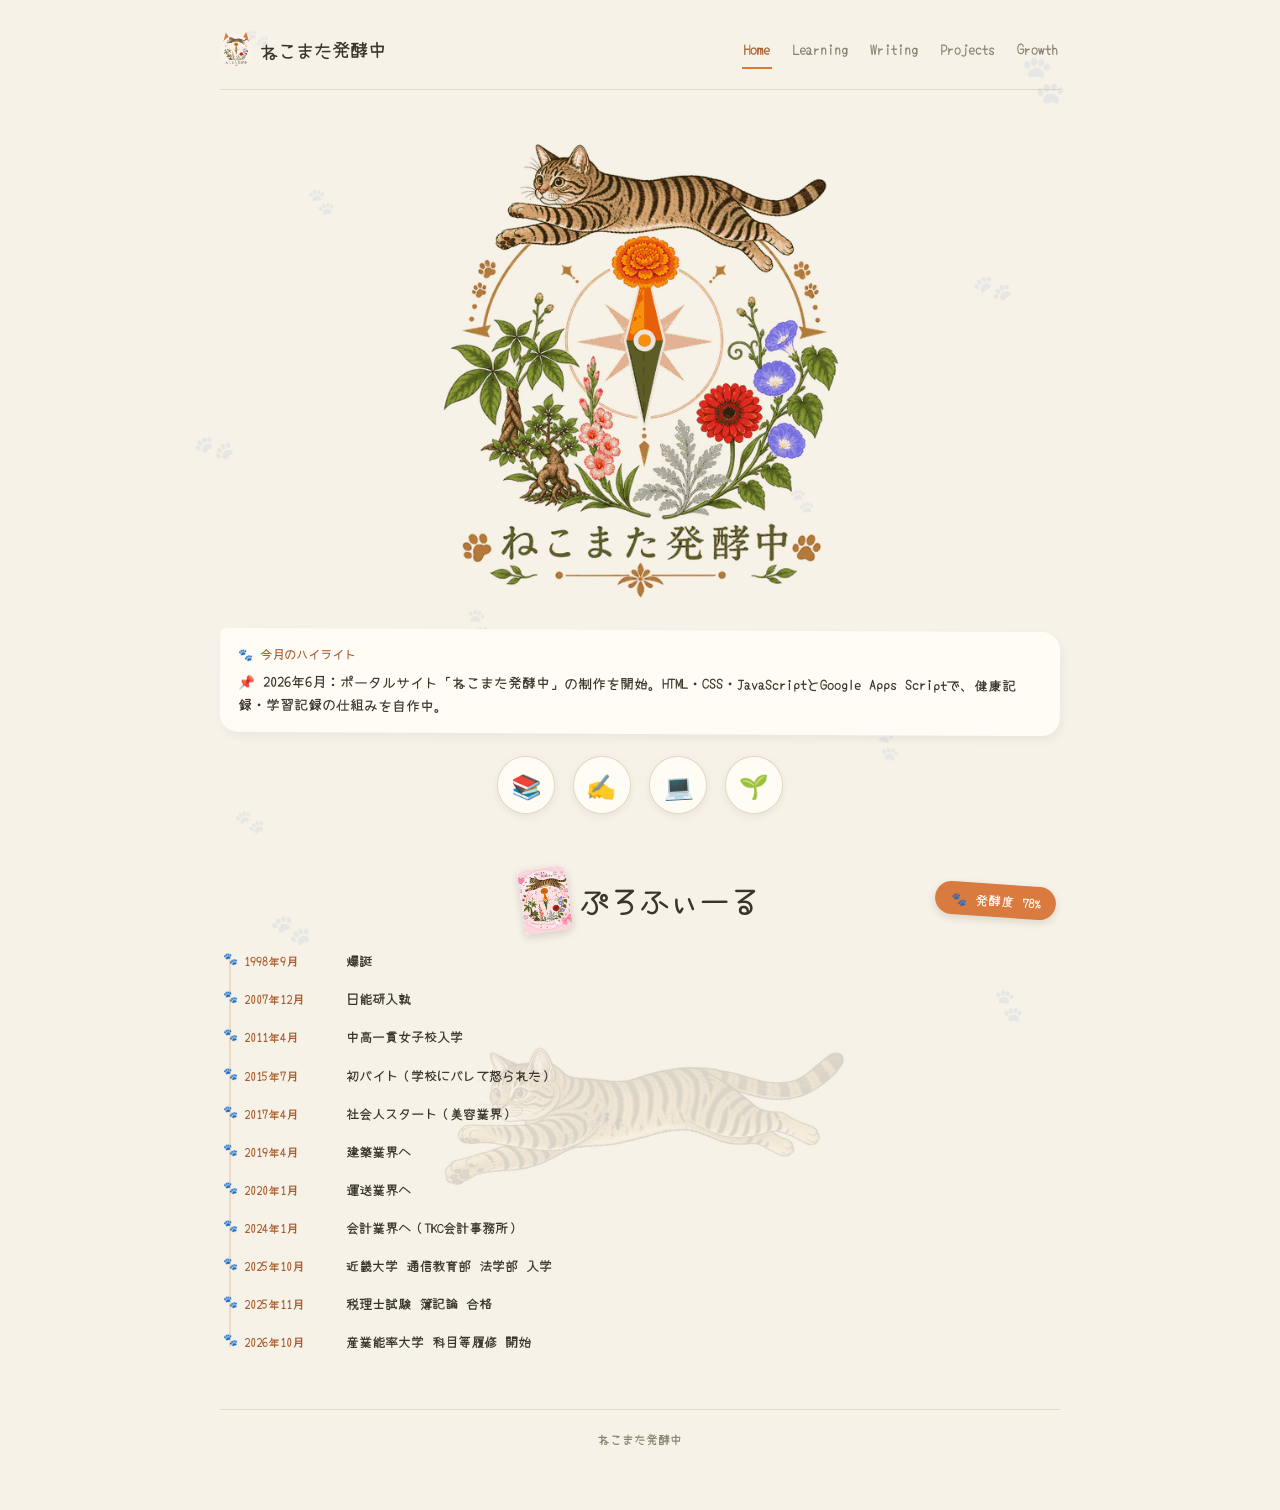
==== index.html @ 8db42fff "Add files via upload" ====
<!DOCTYPE html>
<html lang="ja">
<head>
<meta charset="UTF-8">
<meta name="viewport" content="width=device-width, initial-scale=1.0">
<title>ねこまた発酵中</title>
<link rel="stylesheet" href="style.css">
<style>
  body { --page-accent: var(--accent-top); --page-accent-soft: var(--accent-top-soft); --page-accent-dark: var(--accent-top-dark); }

  .site-header .logo { transform: rotate(-1deg); }

  /* 背景の肉球パターン */
  .page { position: relative; }
  .paw-bg {
    position: absolute;
    font-size: 34px;
    opacity: 0.07;
    pointer-events: none;
    z-index: 0;
    user-select: none;
  }

  /* ロゴだけを大きく見せるセクション（枠なし） */
  .hero-logo-section {
    display: flex;
    justify-content: center;
    padding: 20px 0 10px;
    margin-bottom: 10px;
    position: relative;
    z-index: 1;
  }
  .hero-logo-section img {
    width: 100%;
    max-width: 420px;
    height: auto;
  }

  .highlight-box {
    background: var(--base-bg-card);
    border-radius: 6px 18px 18px 18px;
    padding: 16px 18px;
    margin-bottom: 22px;
    font-size: 13.5px;
    box-shadow: 2px 4px 10px rgba(0,0,0,0.05);
    position: relative;
    z-index: 1;
    transform: rotate(0.3deg);
  }
  .highlight-box .hb-label {
    font-family: 'Yomogi', 'Zen Maru Gothic', sans-serif;
    font-size: 12px;
    font-weight: 700;
    color: var(--accent-top-dark);
    margin-bottom: 6px;
  }

  /* アイコンだけのナビ */
  .icon-nav {
    display: flex;
    justify-content: center;
    gap: 18px;
    margin-bottom: 30px;
    position: relative;
    z-index: 1;
    flex-wrap: wrap;
  }
  .icon-nav a {
    width: 58px; height: 58px;
    border-radius: 50%;
    background: var(--base-bg-card);
    border: 1px solid var(--base-border);
    display: flex;
    align-items: center;
    justify-content: center;
    font-size: 24px;
    text-decoration: none;
    box-shadow: 0 3px 8px rgba(0,0,0,0.06);
    transition: transform .15s;
  }
  .icon-nav a:hover { transform: translateY(-3px); }
  .icon-nav a:nth-child(odd) { transform: rotate(-3deg); }
  .icon-nav a:nth-child(even) { transform: rotate(3deg); }
  .icon-nav a:hover { transform: translateY(-3px) rotate(0deg); }

  /* プロフィールセクション */
  .profile-section {
    position: relative;
    z-index: 1;
    padding: 24px 4px 8px;
    margin-bottom: 10px;
  }
  .profile-section .fly-cat-bg {
    position: absolute;
    top: 50%;
    left: 50%;
    width: 420px;
    opacity: 0.14;
    transform: translate(-50%, -50%) rotate(-6deg);
    pointer-events: none;
    z-index: 0;
  }
  .profile-section .ps-head {
    display: flex;
    align-items: center;
    justify-content: center;
    gap: 10px;
    margin-bottom: 18px;
    position: relative;
  }
  .profile-section .ps-head .ps-icon {
    width: 48px;
    height: 64px;
    border-radius: 2px 8px 8px 2px;
    object-fit: cover;
    flex-shrink: 0;
    box-shadow: 0 3px 8px rgba(0,0,0,0.15);
    transform: rotate(-8deg);
  }
  .profile-section h2 {
    margin: 0;
    font-size: 30px;
    font-weight: 800;
    color: var(--ink);
  }
  .fermentation-badge {
    background: var(--accent-top);
    color: #fffdf8;
    font-family: 'Yomogi', 'Zen Maru Gothic', sans-serif;
    font-size: 12.5px;
    font-weight: 700;
    padding: 6px 16px;
    border-radius: 999px;
    transform: rotate(4deg);
    box-shadow: 0 3px 8px rgba(0,0,0,0.12);
    position: absolute;
    right: 0;
  }

  .life-timeline {
    position: relative;
    padding-left: 20px;
  }
  .life-timeline::before {
    content: '';
    position: absolute;
    left: 5px; top: 6px; bottom: 6px;
    width: 2px;
    background: var(--accent-top-soft);
  }
  .life-timeline-item {
    position: relative;
    padding-bottom: 16px;
    display: flex;
    gap: 12px;
    align-items: baseline;
    flex-wrap: wrap;
  }
  .life-timeline-item:last-child { padding-bottom: 0; }
  .life-timeline-item::before {
    content: '🐾';
    position: absolute;
    left: -21px; top: -2px;
    font-size: 12px;
  }
  .life-timeline-item .lt-date {
    font-size: 11.5px;
    font-weight: 800;
    color: var(--accent-top-dark);
    min-width: 90px;
  }
  .life-timeline-item .lt-desc {
    font-size: 13px;
    color: var(--ink);
  }
</style>
</head>
<body>
<div class="page">

  <span class="paw-bg" style="top: 20px; left: 5%; transform: rotate(-15deg); font-size: 20px;">🐾</span>
  <span class="paw-bg" style="top: 40px; right: 10px; transform: rotate(18deg); font-size: 42px;">🐾</span>
  <span class="paw-bg" style="top: 180px; left: 12%; transform: rotate(10deg); font-size: 24px;">🐾</span>
  <span class="paw-bg" style="top: 260px; right: 8%; transform: rotate(-20deg); font-size: 30px;">🐾</span>
  <span class="paw-bg" style="top: 420px; left: -6px; transform: rotate(-25deg); font-size: 30px;">🐾</span>
  <span class="paw-bg" style="top: 480px; right: 30%; transform: rotate(12deg); font-size: 22px;">🐾</span>
  <span class="paw-bg" style="top: 600px; left: 30%; transform: rotate(25deg); font-size: 26px;">🐾</span>
  <span class="paw-bg" style="top: 720px; right: 20%; transform: rotate(30deg); font-size: 26px;">🐾</span>
  <span class="paw-bg" style="top: 800px; left: 4%; transform: rotate(-8deg); font-size: 24px;">🐾</span>
  <span class="paw-bg" style="top: 900px; left: 8%; transform: rotate(-10deg); font-size: 32px;">🐾</span>
  <span class="paw-bg" style="top: 980px; right: 6%; transform: rotate(20deg); font-size: 28px;">🐾</span>
  <span class="paw-bg" style="top: 1100px; left: 45%; transform: rotate(-18deg); font-size: 22px;">🐾</span>

  <header class="site-header">
    <a href="index.html" class="logo"><span class="cat-ear-frame"><img src="images/logo-icon.png" alt=""></span><span class="playful-heading">ねこまた発酵中</span></a>
    <nav>
      <a href="index.html" class="active">Home</a>
      <a href="learning.html">Learning</a>
      <a href="writing.html">Writing</a>
      <a href="projects.html">Projects</a>
      <a href="growth.html">Growth</a>
    </nav>
  </header>

  <div class="hero-logo-section">
    <img src="images/logo-hero-transparent.png" alt="ねこまた発酵中 ロゴ">
  </div>

  <div class="highlight-box">
    <div class="hb-label">🐾 今月のハイライト</div>
    📌 2026年6月：ポータルサイト「ねこまた発酵中」の制作を開始。HTML・CSS・JavaScriptとGoogle Apps Scriptで、健康記録・学習記録の仕組みを自作中。
  </div>

  <div class="icon-nav">
    <a href="learning.html" title="Learning">📚</a>
    <a href="writing.html" title="Writing">✍️</a>
    <a href="projects.html" title="Projects">💻</a>
    <a href="growth.html" title="Growth">🌱</a>
  </div>

  <div class="profile-section">
    <img src="images/cat-fly.png" alt="" class="fly-cat-bg">
    <div class="ps-head">
      <img src="images/profile-deco-icon-book.png" alt="" class="ps-icon">
      <h2>ぷろふぃーる</h2>
      <div class="fermentation-badge">🐾 発酵度 78%</div>
    </div>
    <div class="life-timeline">
      <div class="life-timeline-item">
        <span class="lt-date">1998年9月</span>
        <span class="lt-desc">爆誕</span>
      </div>
      <div class="life-timeline-item">
        <span class="lt-date">2007年12月</span>
        <span class="lt-desc">日能研入塾</span>
      </div>
      <div class="life-timeline-item">
        <span class="lt-date">2011年4月</span>
        <span class="lt-desc">中高一貫女子校入学</span>
      </div>
      <div class="life-timeline-item">
        <span class="lt-date">2015年7月</span>
        <span class="lt-desc">初バイト（学校にバレて怒られた）</span>
      </div>
      <div class="life-timeline-item">
        <span class="lt-date">2017年4月</span>
        <span class="lt-desc">社会人スタート（美容業界）</span>
      </div>
      <div class="life-timeline-item">
        <span class="lt-date">2019年4月</span>
        <span class="lt-desc">建築業界へ</span>
      </div>
      <div class="life-timeline-item">
        <span class="lt-date">2020年1月</span>
        <span class="lt-desc">運送業界へ</span>
      </div>
      <div class="life-timeline-item">
        <span class="lt-date">2024年1月</span>
        <span class="lt-desc">会計業界へ（TKC会計事務所）</span>
      </div>
      <div class="life-timeline-item">
        <span class="lt-date">2025年10月</span>
        <span class="lt-desc">近畿大学 通信教育部 法学部 入学</span>
      </div>
      <div class="life-timeline-item">
        <span class="lt-date">2025年11月</span>
        <span class="lt-desc">税理士試験 簿記論 合格</span>
      </div>
      <div class="life-timeline-item">
        <span class="lt-date">2026年10月</span>
        <span class="lt-desc">産業能率大学 科目等履修 開始</span>
      </div>
    </div>
  </div>

  <footer class="site-footer">
    ねこまた発酵中
  </footer>

</div>
<script src="secret.js"></script>
</body>
</html>
---- style.css ----
/* ===========================================
   共通スタイルシート
   ベージュベース ＋ ページごとのアクセントカラー
   =========================================== */

@import url('https://fonts.googleapis.com/css2?family=Yomogi&family=Zen+Maru+Gothic:wght@400;700;800&display=swap');

:root {
  /* ベース（共通） */
  --base-bg: #f7f2e7;
  --base-bg-card: #fffcf5;
  --base-border: #e3d9c4;
  --ink: #3a352b;
  --ink-soft: #8a8270;

  /* アクセント：トップページ（マリ・オレンジ） */
  --accent-top: #d97a3f;
  --accent-top-soft: #f0d9c4;
  --accent-top-dark: #a85a2a;

  /* アクセント：勉強記録（ジオ・ピンク） */
  --accent-study: #d4537e;
  --accent-study-soft: #f4c0d1;
  --accent-study-dark: #993556;

  /* アクセント：健康記録（ガジュマル・明るい緑） */
  --accent-health: #6f8f5c;
  --accent-health-soft: #d9e5cd;
  --accent-health-dark: #4f6a3f;

  /* アクセント：ブログ（深緑・知的で誠実） */
  --accent-blog: #2f4d3a;
  --accent-blog-soft: #d6e0d8;
  --accent-blog-dark: #1d2f23;

  /* アクセント：その他（グレー） */
  --accent-other: #7a7670;
  --accent-other-soft: #e3e0d9;
  --accent-other-dark: #5a564f;

  /* アクセント：Reading（澄んだ青） */
  --accent-reading: #3a7ca5;
  --accent-reading-soft: #cfe3ee;
  --accent-reading-dark: #265e80;

  /* アクセント：支出推移（ゴールド） */
  --accent-expense: #b8860b;
  --accent-expense-soft: #ecd9a8;
  --accent-expense-dark: #8a6508;

  --radius-md: 10px;
  --radius-lg: 16px;
}

* { box-sizing: border-box; }

html { overflow-x: hidden; }

body {
  margin: 0;
  font-family: 'Yomogi', 'Zen Maru Gothic', 'Hiragino Maru Gothic ProN', 'Yu Gothic', sans-serif;
  background: var(--base-bg);
  color: var(--ink);
  line-height: 1.7;
  overflow-x: hidden;
  font-weight: 700;
}

.page {
  max-width: 880px;
  margin: 0 auto;
  padding: 32px 20px 60px;
  width: 100%;
}

/* ヘッダー（全ページ共通の枠、アクセント色だけ変わる） */
.site-header {
  display: flex;
  align-items: center;
  justify-content: space-between;
  padding-bottom: 20px;
  margin-bottom: 28px;
  border-bottom: 1px solid var(--base-border);
  flex-wrap: wrap;
  gap: 10px;
}

.site-header .logo {
  font-size: 18px;
  font-weight: 800;
  color: var(--ink);
  text-decoration: none;
  display: flex;
  align-items: center;
  gap: 8px;
  flex-shrink: 0;
}

.site-header .logo img {
  width: 32px;
  height: 32px;
  border-radius: 50%;
  object-fit: cover;
}

.site-header nav {
  display: flex;
  gap: 18px;
  overflow-x: auto;
  -webkit-overflow-scrolling: touch;
  scrollbar-width: none;
  max-width: 100%;
}

.site-header nav::-webkit-scrollbar { display: none; }

.site-header nav a {
  font-size: 13.5px;
  font-weight: 700;
  color: var(--ink-soft);
  text-decoration: none;
  padding: 6px 2px;
  border-bottom: 2px solid transparent;
  transition: color .15s, border-color .15s;
  white-space: nowrap;
  flex-shrink: 0;
}

.site-header nav a:hover {
  color: var(--ink);
}

.site-header nav a.active {
  color: var(--page-accent-dark);
  border-bottom-color: var(--page-accent);
}

/* ページタイトルブロック */
.page-hero {
  margin-bottom: 32px;
}

.page-hero .eyebrow {
  font-size: 12px;
  font-weight: 700;
  letter-spacing: 0.08em;
  color: var(--page-accent-dark);
  margin-bottom: 6px;
}

.page-hero h1 {
  margin: 0 0 8px;
  font-size: 26px;
  font-weight: 800;
  color: var(--ink);
}

.page-hero p {
  margin: 0;
  font-size: 14.5px;
  color: var(--ink-soft);
}

/* カード */
.card {
  background: var(--base-bg-card);
  border: 1px solid var(--base-border);
  border-radius: var(--radius-lg);
  padding: 22px;
  margin-bottom: 18px;
  overflow-x: hidden;
}

.card h2 {
  margin: 0 0 14px;
  font-size: 16px;
  font-weight: 800;
  color: var(--ink);
  display: flex;
  align-items: center;
  gap: 8px;
}

.card h2::before {
  content: '';
  width: 8px;
  height: 8px;
  border-radius: 50%;
  background: var(--page-accent);
  display: inline-block;
}

/* アクセントボタン */
.btn-accent {
  display: inline-flex;
  align-items: center;
  gap: 6px;
  background: var(--page-accent);
  color: #fffdf8;
  border: none;
  border-radius: 999px;
  padding: 10px 20px;
  font-size: 13.5px;
  font-weight: 700;
  text-decoration: none;
  cursor: pointer;
  transition: opacity .15s;
}

.btn-accent:hover { opacity: 0.85; }

/* タグ・チップ */
.tag {
  display: inline-block;
  background: var(--page-accent-soft);
  color: var(--page-accent-dark);
  border-radius: 999px;
  padding: 3px 12px;
  font-size: 11.5px;
  font-weight: 700;
}

/* グリッドカード（トップページのナビカード等） */
.nav-grid {
  display: grid;
  grid-template-columns: repeat(2, 1fr);
  gap: 16px;
}

.nav-card {
  display: block;
  background: var(--base-bg-card);
  border: 1px solid var(--base-border);
  border-radius: var(--radius-lg);
  padding: 20px;
  text-decoration: none;
  color: var(--ink);
  transition: transform .15s, box-shadow .15s;
  border-left: 4px solid var(--card-accent, var(--page-accent));
}

.nav-card:hover {
  transform: translateY(-2px);
  box-shadow: 0 4px 14px rgba(0,0,0,0.06);
}

.nav-card .nc-title {
  font-size: 15.5px;
  font-weight: 800;
  margin-bottom: 4px;
}

.nav-card .nc-desc {
  font-size: 12.5px;
  color: var(--ink-soft);
}

footer.site-footer {
  margin-top: 48px;
  padding-top: 20px;
  border-top: 1px solid var(--base-border);
  font-size: 11.5px;
  color: var(--ink-soft);
  text-align: center;
}

/* 遊び心を出したい見出し（サイト名・ロゴ横テキストなど）専用フォント */
.playful-heading {
  font-family: 'Yomogi', 'Zen Maru Gothic', sans-serif;
  font-weight: 700;
}

/* 猫耳フレーム（ロゴ画像の上に正三角形を重ねて耳っぽく見せる） */
.cat-ear-frame {
  position: relative;
  display: inline-block;
}
.cat-ear-frame::before,
.cat-ear-frame::after {
  content: '';
  position: absolute;
  top: -10%;
  width: 30%;
  height: 30%;
  background: var(--accent-top);
  clip-path: polygon(50% 0%, 6.7% 100%, 93.3% 100%); /* 正三角形に近い比率 */
  z-index: 0;
}
.cat-ear-frame::before {
  left: 6%;
  transform: rotate(-8deg);
}
.cat-ear-frame::after {
  right: 6%;
  transform: rotate(8deg);
}
.cat-ear-frame img {
  position: relative;
  z-index: 1;
  border-radius: 50%;
  display: block;
  width: 100%;
  height: 100%;
  object-fit: cover;
  object-position: center 30%;
}

/* ===========================================
   スマホ向けレイアウト調整
   =========================================== */
@media (max-width: 600px) {
  .page {
    padding: 20px 14px 44px;
  }

  .nav-grid {
    grid-template-columns: 1fr;
  }

  .site-header {
    padding-bottom: 14px;
    margin-bottom: 20px;
    flex-direction: column;
    align-items: flex-start;
  }

  .site-header .logo {
    font-size: 16px;
  }

  .site-header .logo img {
    width: 28px;
    height: 28px;
  }

  .site-header nav {
    gap: 10px 14px;
    width: 100%;
    flex-wrap: wrap;
    overflow-x: visible;
  }

  .site-header nav a {
    font-size: 12.5px;
  }

  .page-hero h1 {
    font-size: 21px;
  }

  .page-hero p {
    font-size: 13.5px;
  }

  .card {
    padding: 16px;
  }

  /* フォームの横並び要素は縦積みに */
  .inline-row {
    flex-wrap: wrap;
  }

  /* テーブルは横スクロールできるように */
  table {
    display: block;
    overflow-x: auto;
    -webkit-overflow-scrolling: touch;
    white-space: nowrap;
  }

  /* 数値入力欄などが画面幅を超えないように */
  input, select, textarea {
    max-width: 100%;
  }
}
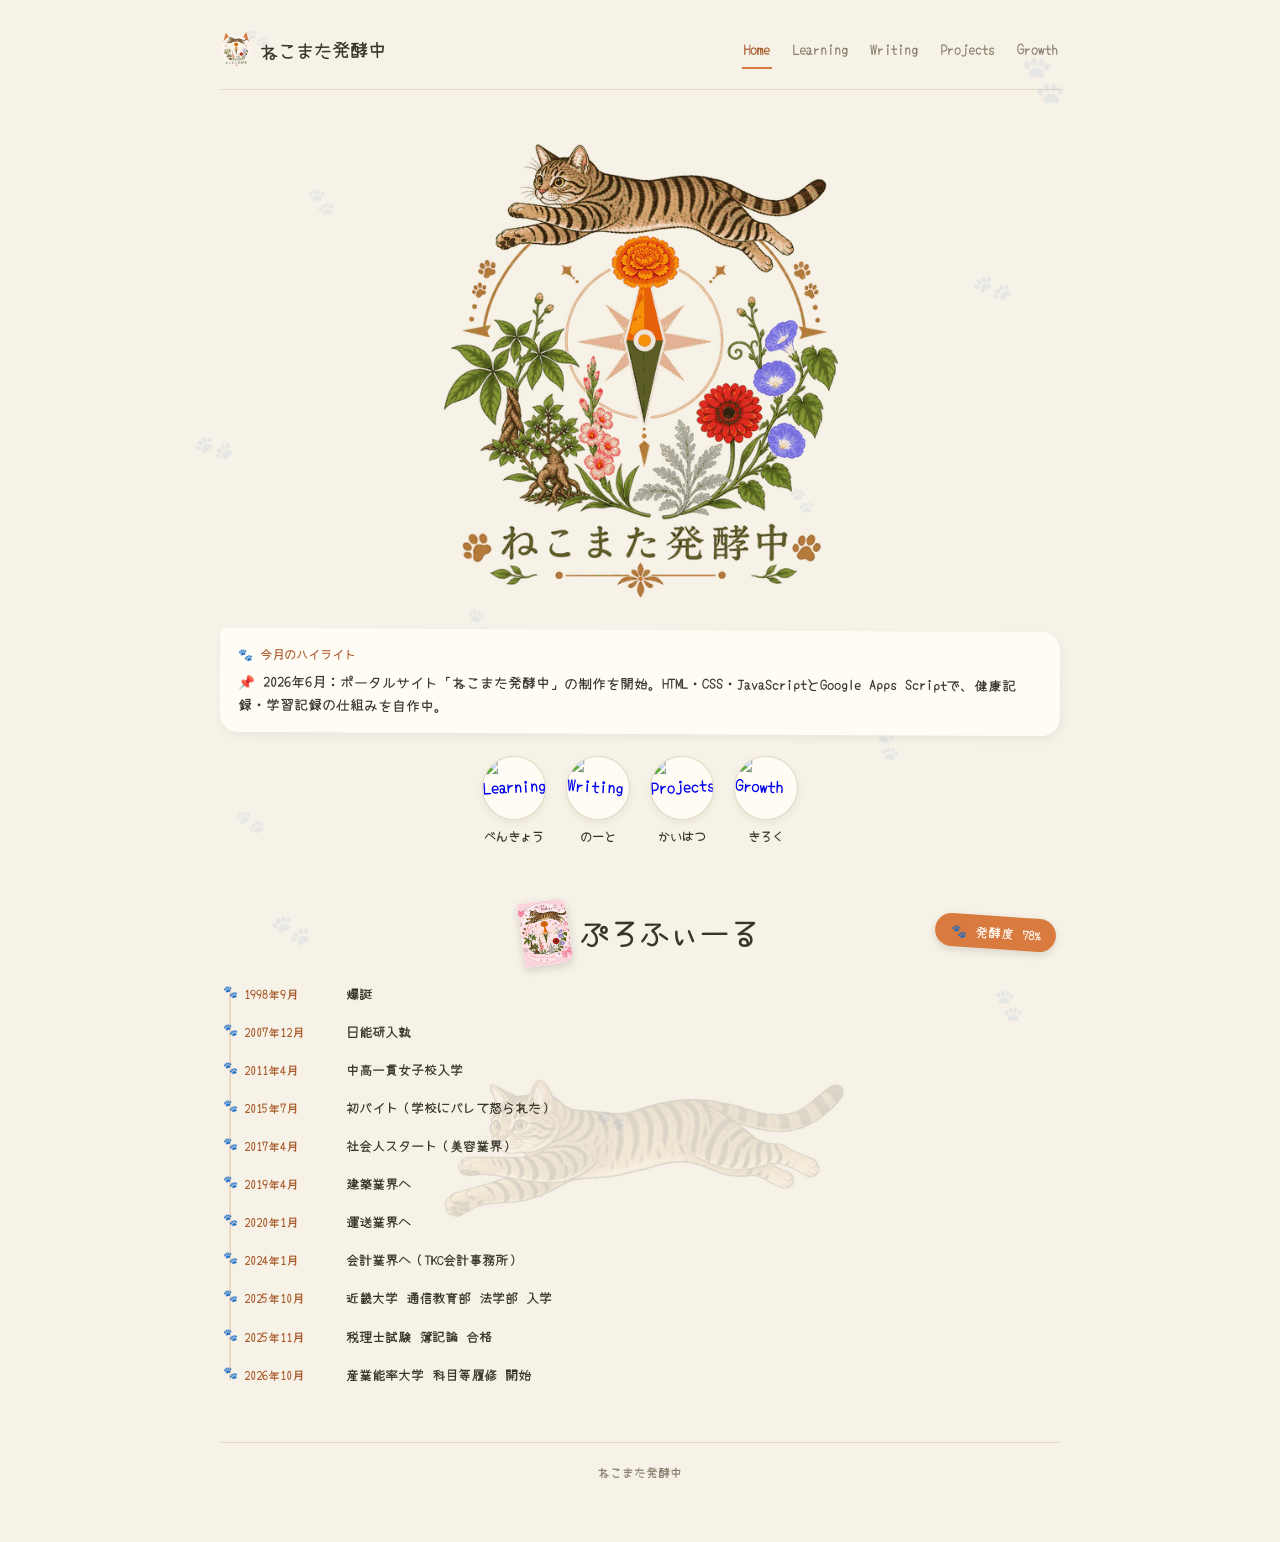
==== commit 7dbc8380: "Add files via upload" ====
--- a/index.html
+++ b/index.html
@@ -55,33 +55,45 @@
     margin-bottom: 6px;
   }
 
-  /* アイコンだけのナビ */
+  /* アイコンナビ（画像＋ラベル） */
   .icon-nav {
     display: flex;
     justify-content: center;
-    gap: 18px;
+    gap: 20px;
     margin-bottom: 30px;
     position: relative;
     z-index: 1;
     flex-wrap: wrap;
   }
   .icon-nav a {
-    width: 58px; height: 58px;
+    display: flex;
+    flex-direction: column;
+    align-items: center;
+    gap: 6px;
+    text-decoration: none;
+  }
+  .icon-nav a .icon-circle {
+    width: 64px; height: 64px;
     border-radius: 50%;
     background: var(--base-bg-card);
     border: 1px solid var(--base-border);
-    display: flex;
-    align-items: center;
-    justify-content: center;
-    font-size: 24px;
-    text-decoration: none;
+    overflow: hidden;
     box-shadow: 0 3px 8px rgba(0,0,0,0.06);
     transition: transform .15s;
   }
-  .icon-nav a:hover { transform: translateY(-3px); }
-  .icon-nav a:nth-child(odd) { transform: rotate(-3deg); }
-  .icon-nav a:nth-child(even) { transform: rotate(3deg); }
-  .icon-nav a:hover { transform: translateY(-3px) rotate(0deg); }
+  .icon-nav a .icon-circle img {
+    width: 100%; height: 100%;
+    object-fit: cover;
+  }
+  .icon-nav a:nth-child(odd) .icon-circle { transform: rotate(-3deg); }
+  .icon-nav a:nth-child(even) .icon-circle { transform: rotate(3deg); }
+  .icon-nav a:hover .icon-circle { transform: translateY(-3px) rotate(0deg); }
+  .icon-nav a .icon-label {
+    font-family: 'Yomogi', 'Zen Maru Gothic', sans-serif;
+    font-size: 12px;
+    font-weight: 700;
+    color: var(--ink);
+  }
 
   /* プロフィールセクション */
   .profile-section {
@@ -212,10 +224,22 @@
   </div>
 
   <div class="icon-nav">
-    <a href="learning.html" title="Learning">📚</a>
-    <a href="writing.html" title="Writing">✍️</a>
-    <a href="projects.html" title="Projects">💻</a>
-    <a href="growth.html" title="Growth">🌱</a>
+    <a href="learning.html">
+      <span class="icon-circle"><img src="images/nav-learning.png" alt="Learning"></span>
+      <span class="icon-label">べんきょう</span>
+    </a>
+    <a href="writing.html">
+      <span class="icon-circle"><img src="images/nav-writing.png" alt="Writing"></span>
+      <span class="icon-label">のーと</span>
+    </a>
+    <a href="projects.html">
+      <span class="icon-circle"><img src="images/nav-projects.png" alt="Projects"></span>
+      <span class="icon-label">かいはつ</span>
+    </a>
+    <a href="growth.html">
+      <span class="icon-circle"><img src="images/nav-growth.png" alt="Growth"></span>
+      <span class="icon-label">きろく</span>
+    </a>
   </div>
 
   <div class="profile-section">
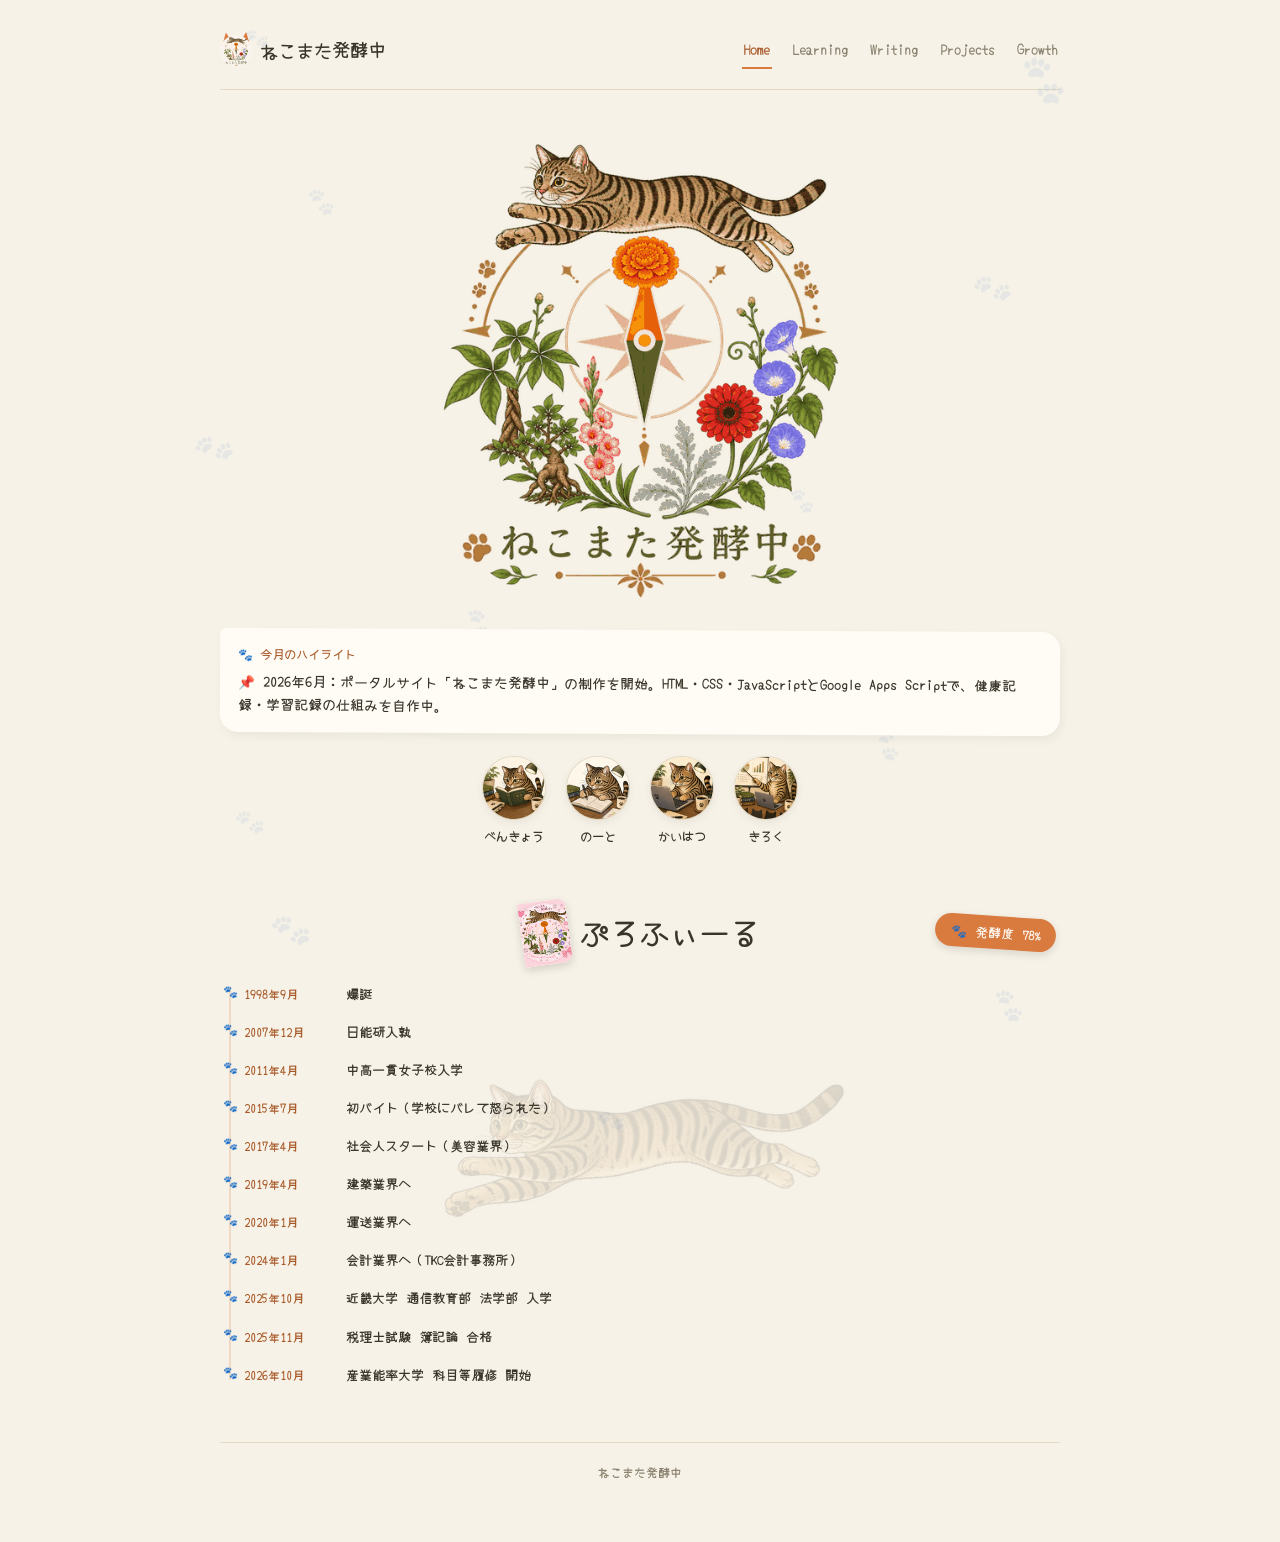
==== commit 1ec3da3f: "Add files via upload" ====
--- a/index.html
+++ b/index.html
@@ -84,6 +84,7 @@
   .icon-nav a .icon-circle img {
     width: 100%; height: 100%;
     object-fit: cover;
+    transform: scale(1.25);
   }
   .icon-nav a:nth-child(odd) .icon-circle { transform: rotate(-3deg); }
   .icon-nav a:nth-child(even) .icon-circle { transform: rotate(3deg); }
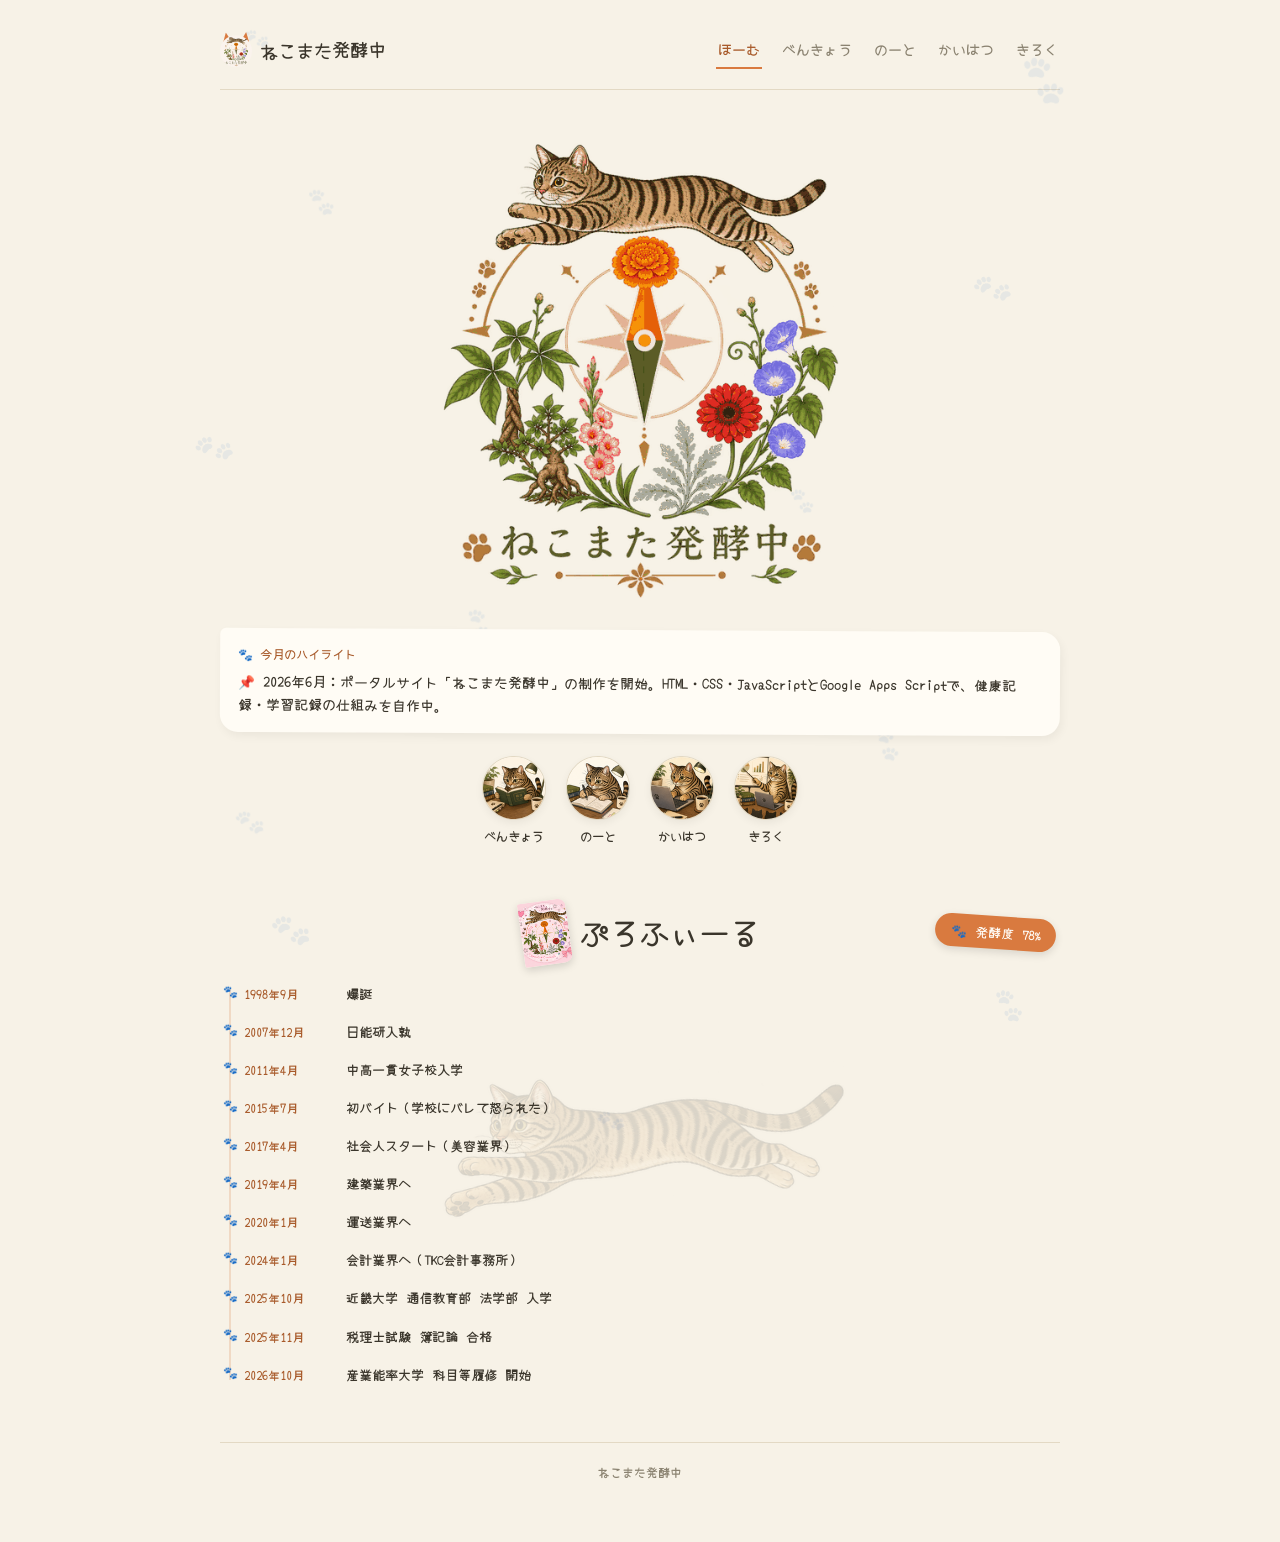
==== commit ac45bb94: "Add files via upload" ====
--- a/index.html
+++ b/index.html
@@ -185,6 +185,26 @@
   .life-timeline-item .lt-desc {
     font-size: 13px;
     color: var(--ink);
+  }
+
+  @media (max-width: 600px) {
+    .profile-section .ps-head {
+      flex-wrap: wrap;
+      justify-content: flex-start;
+      gap: 4px 10px;
+    }
+    .profile-section .ps-head .ps-icon {
+      width: 40px;
+      height: 54px;
+    }
+    .profile-section h2 {
+      font-size: 24px;
+    }
+    .fermentation-badge {
+      position: static;
+      order: 3;
+      margin-left: auto;
+    }
   }
 </style>
 </head>
@@ -207,11 +227,11 @@
   <header class="site-header">
     <a href="index.html" class="logo"><span class="cat-ear-frame"><img src="images/logo-icon.png" alt=""></span><span class="playful-heading">ねこまた発酵中</span></a>
     <nav>
-      <a href="index.html" class="active">Home</a>
-      <a href="learning.html">Learning</a>
-      <a href="writing.html">Writing</a>
-      <a href="projects.html">Projects</a>
-      <a href="growth.html">Growth</a>
+      <a href="index.html" class="active">ほーむ</a>
+      <a href="learning.html">べんきょう</a>
+      <a href="writing.html">のーと</a>
+      <a href="projects.html">かいはつ</a>
+      <a href="growth.html">きろく</a>
     </nav>
   </header>
 
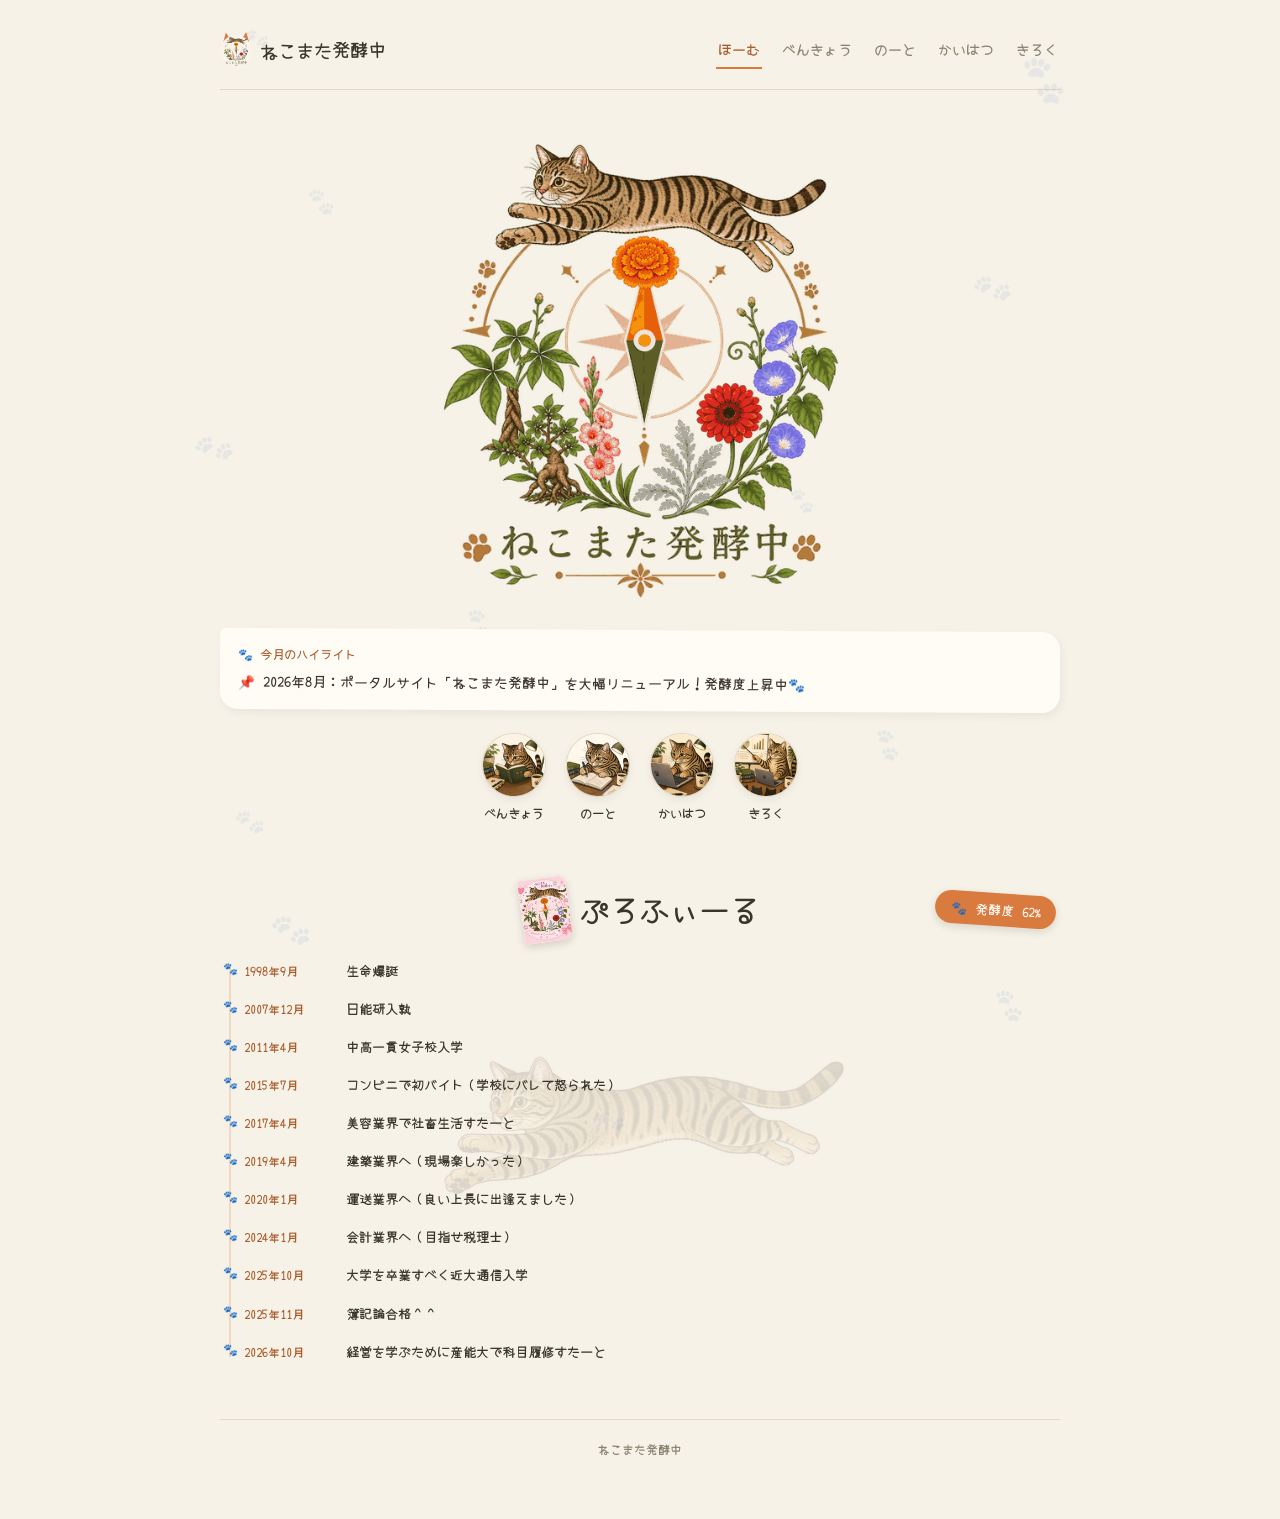
==== commit 624645e0: "Update index.html" ====
--- a/index.html
+++ b/index.html
@@ -241,7 +241,7 @@
 
   <div class="highlight-box">
     <div class="hb-label">🐾 今月のハイライト</div>
-    📌 2026年6月：ポータルサイト「ねこまた発酵中」の制作を開始。HTML・CSS・JavaScriptとGoogle Apps Scriptで、健康記録・学習記録の仕組みを自作中。
+    📌 2026年8月：ポータルサイト「ねこまた発酵中」を大幅リニューアル！発酵度上昇中🐾
   </div>
 
   <div class="icon-nav">
@@ -268,12 +268,12 @@
     <div class="ps-head">
       <img src="images/profile-deco-icon-book.png" alt="" class="ps-icon">
       <h2>ぷろふぃーる</h2>
-      <div class="fermentation-badge">🐾 発酵度 78%</div>
+      <div class="fermentation-badge">🐾 発酵度 62%</div>
     </div>
     <div class="life-timeline">
       <div class="life-timeline-item">
         <span class="lt-date">1998年9月</span>
-        <span class="lt-desc">爆誕</span>
+        <span class="lt-desc">生命爆誕</span>
       </div>
       <div class="life-timeline-item">
         <span class="lt-date">2007年12月</span>
@@ -285,35 +285,35 @@
       </div>
       <div class="life-timeline-item">
         <span class="lt-date">2015年7月</span>
-        <span class="lt-desc">初バイト（学校にバレて怒られた）</span>
+        <span class="lt-desc">コンビニで初バイト（学校にバレて怒られた）</span>
       </div>
       <div class="life-timeline-item">
         <span class="lt-date">2017年4月</span>
-        <span class="lt-desc">社会人スタート（美容業界）</span>
+        <span class="lt-desc">美容業界で社畜生活すたーと</span>
       </div>
       <div class="life-timeline-item">
         <span class="lt-date">2019年4月</span>
-        <span class="lt-desc">建築業界へ</span>
+        <span class="lt-desc">建築業界へ（現場楽しかった）</span>
       </div>
       <div class="life-timeline-item">
         <span class="lt-date">2020年1月</span>
-        <span class="lt-desc">運送業界へ</span>
+        <span class="lt-desc">運送業界へ（良い上長に出逢えました）</span>
       </div>
       <div class="life-timeline-item">
         <span class="lt-date">2024年1月</span>
-        <span class="lt-desc">会計業界へ（TKC会計事務所）</span>
+        <span class="lt-desc">会計業界へ（目指せ税理士）</span>
       </div>
       <div class="life-timeline-item">
         <span class="lt-date">2025年10月</span>
-        <span class="lt-desc">近畿大学 通信教育部 法学部 入学</span>
+        <span class="lt-desc">大学を卒業すべく近大通信入学</span>
       </div>
       <div class="life-timeline-item">
         <span class="lt-date">2025年11月</span>
-        <span class="lt-desc">税理士試験 簿記論 合格</span>
+        <span class="lt-desc">簿記論合格＾＾</span>
       </div>
       <div class="life-timeline-item">
         <span class="lt-date">2026年10月</span>
-        <span class="lt-desc">産業能率大学 科目等履修 開始</span>
+        <span class="lt-desc">経営を学ぶために産能大で科目履修すたーと</span>
       </div>
     </div>
   </div>
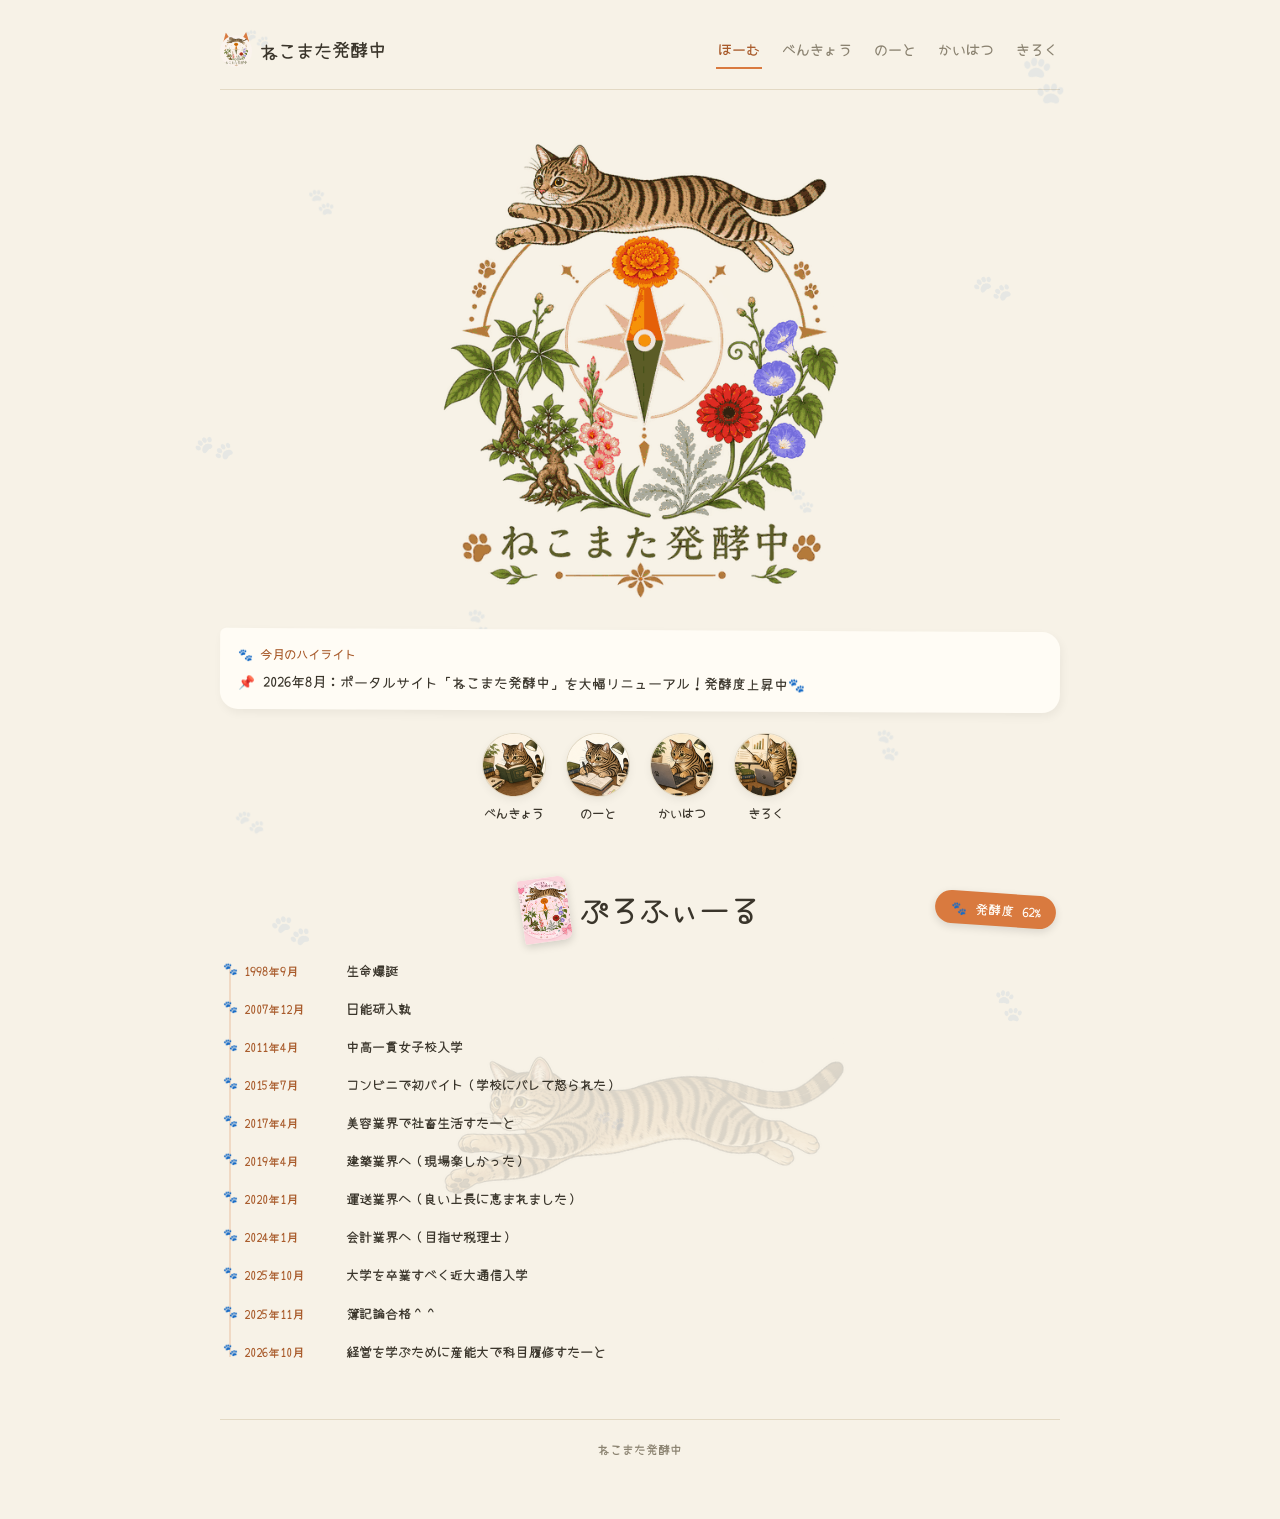
==== commit 2ec29c27: "Update index.html" ====
--- a/index.html
+++ b/index.html
@@ -297,7 +297,7 @@
       </div>
       <div class="life-timeline-item">
         <span class="lt-date">2020年1月</span>
-        <span class="lt-desc">運送業界へ（良い上長に出逢えました）</span>
+        <span class="lt-desc">運送業界へ（良い上長に恵まれました）</span>
       </div>
       <div class="life-timeline-item">
         <span class="lt-date">2024年1月</span>
